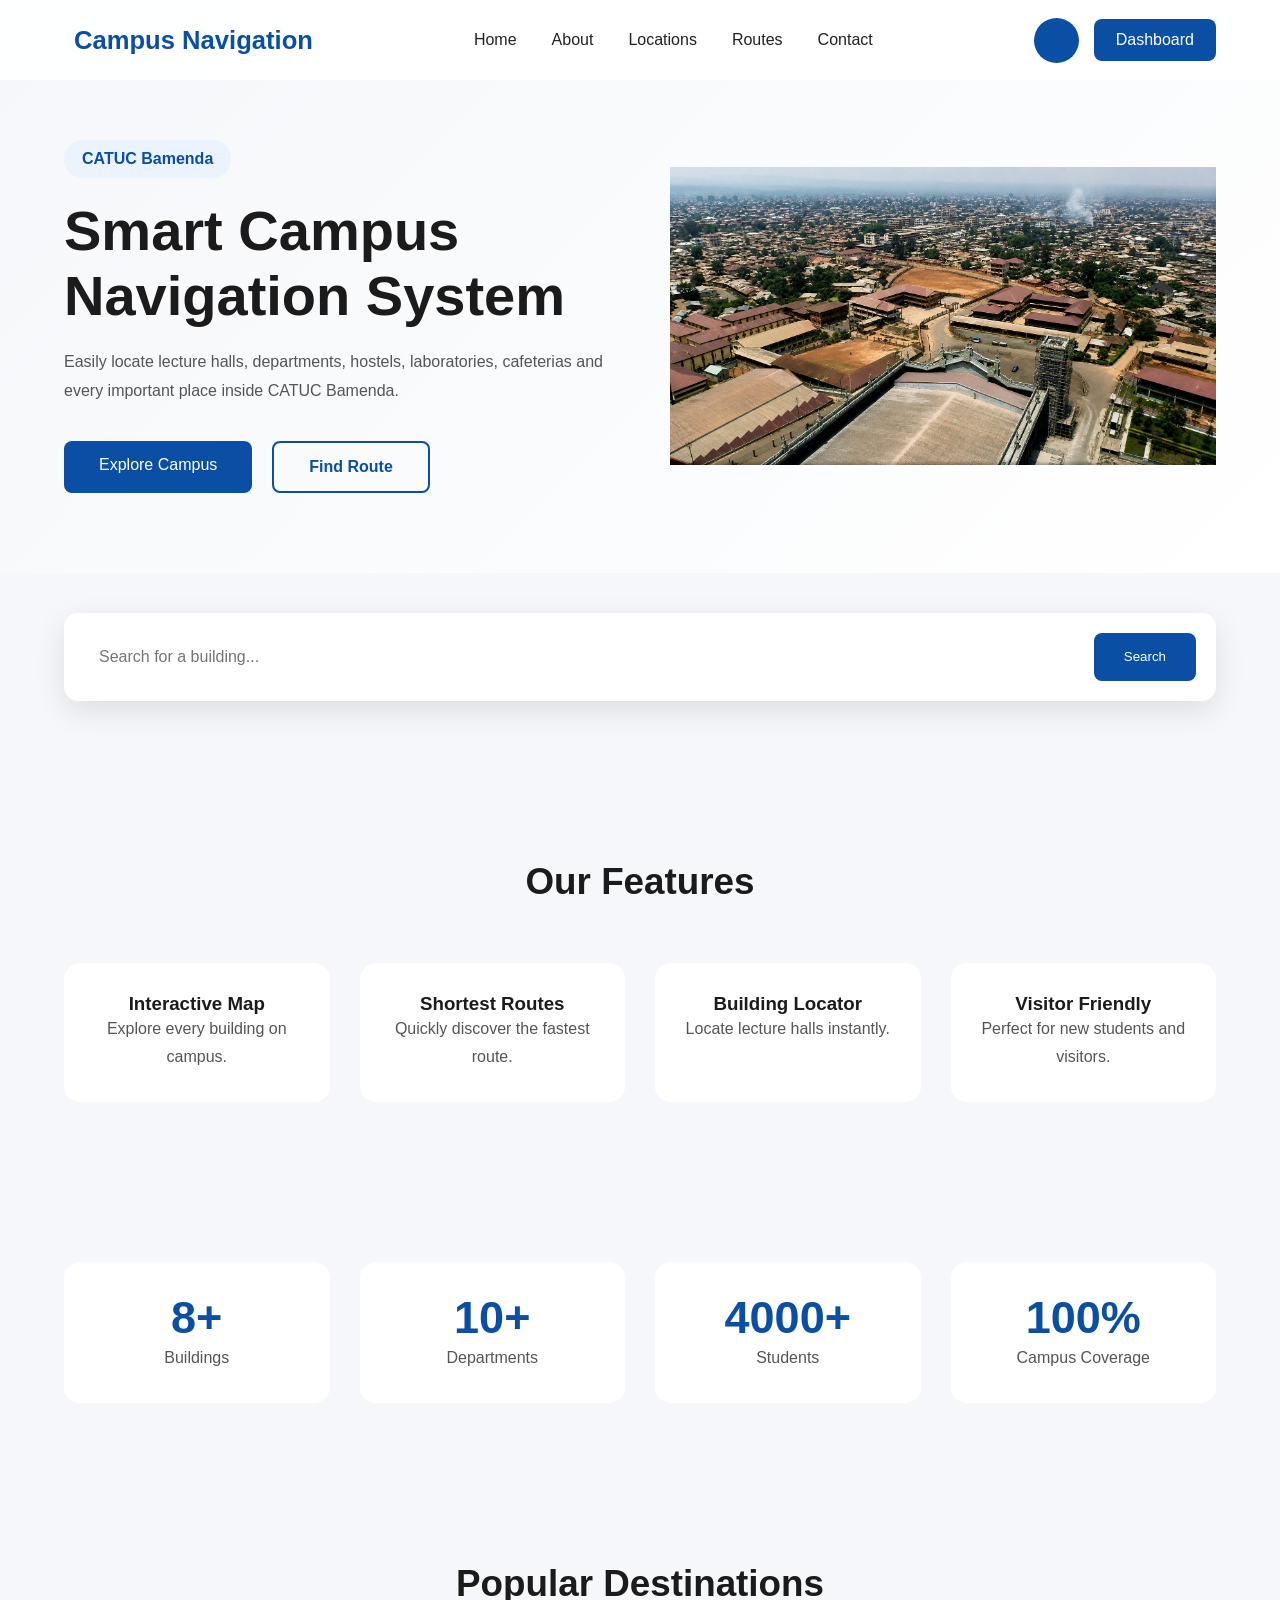
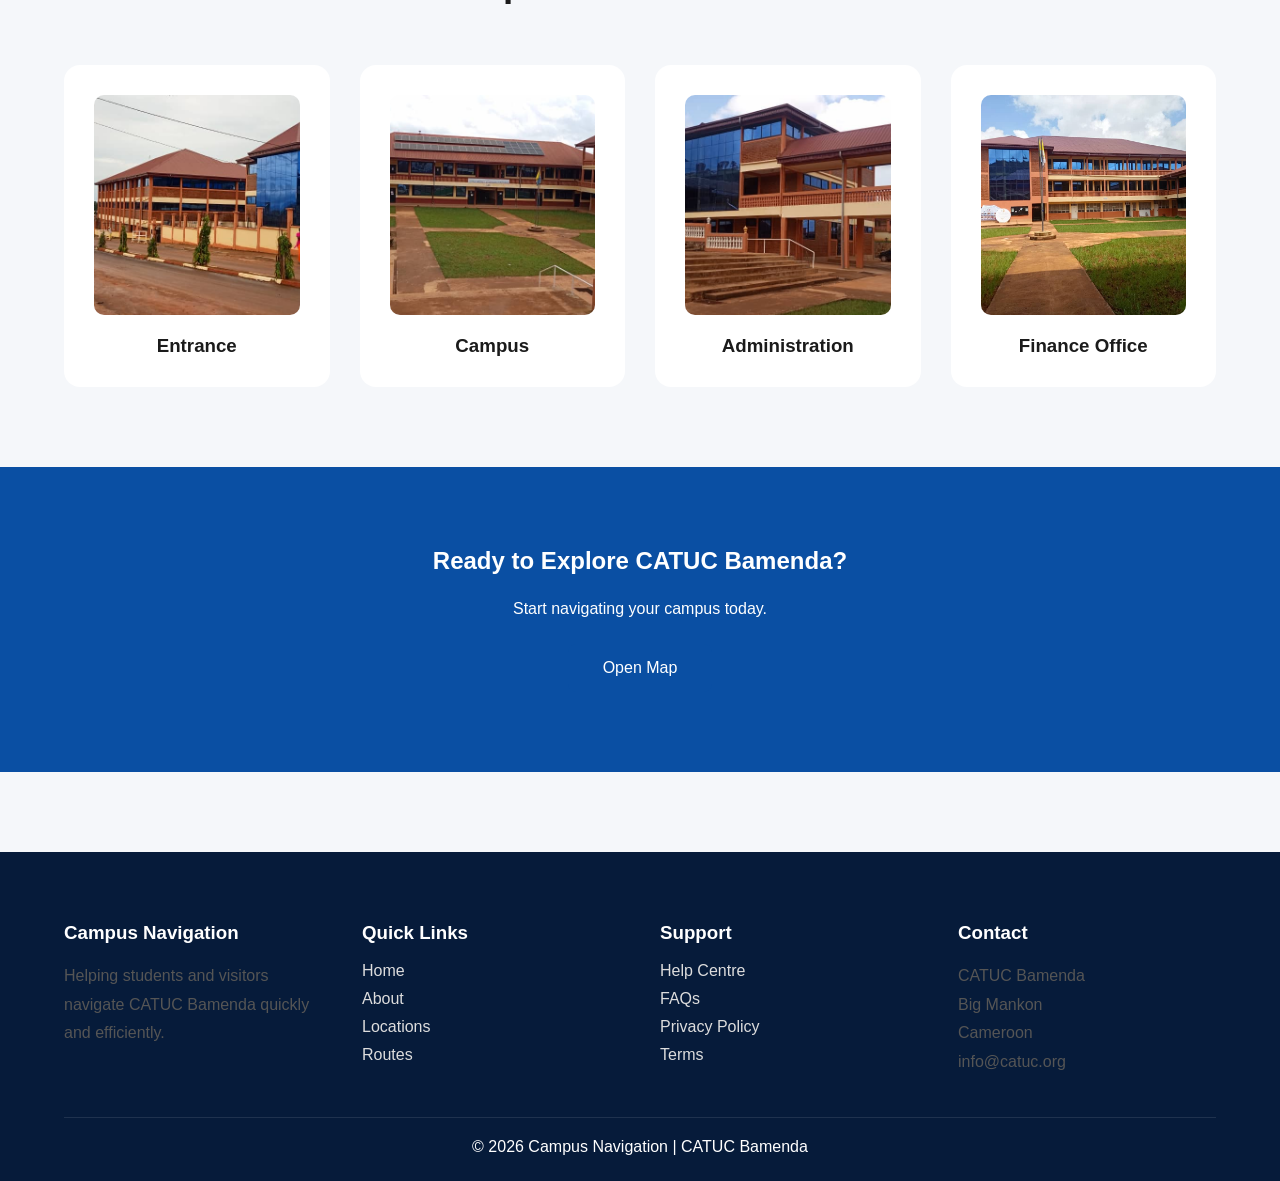
==== index.html @ e800a854 "removed button from contact page" ====
<!DOCTYPE html>
<html lang="en">

<head>
    <meta charset="UTF-8">
    <meta name="viewport" content="width=device-width, initial-scale=1.0">
    <title>Document</title>
    <link rel="stylesheet" href="./styles/base.css">
    <link rel="stylesheet" href="./styles/reset.css">
    <link rel="stylesheet" href="./styles/home.css">
    <link rel="stylesheet" href="./styles/nav.css">
</head>

<body>

    <!--header-->
    <header class="header">

        <div class="container">

            <nav class="navbar">

                <a href="index.html" class="logo">

                    <i class="fas fa-location-dot"></i>

                    <span>Campus Navigation</span>

                </a>

                <ul class="nav-menu">

                    <li><a href="index.html" class="active">Home</a></li>

                    <li><a href="./pages/about.html">About</a></li>

                    <li><a href="./pages/location.html">Locations</a></li>

                    <li><a href="./pages/route.html">Routes</a></li>

                    <li><a href="./pages/contact.html">Contact</a></li>

                </ul>

                <div class="nav-right">

                    <button id="themeToggle">

                        <i class="fas fa-moon"></i>

                    </button>

                    <a href="./pages/dasboard.html" class="dashboard-btn active">

                        Dashboard

                    </a>

                    <button class="hamburger">

                        <span></span>
                        <span></span>
                        <span></span>

                    </button>

                </div>

            </nav>

        </div>

    </header>


    <!--hero-->
    <section class="hero">

        <div class="container hero-content">

            <div class="hero-text">

                <span class="tag">
                    CATUC Bamenda
                </span>

                <h1>

                    Smart Campus Navigation System

                </h1>

                <p>

                    Easily locate lecture halls, departments,
                    hostels, laboratories, cafeterias and every
                    important place inside CATUC Bamenda.

                </p>

                <div class="hero-buttons">

                    <a href="location.html" class="btn">

                        Explore Campus

                    </a>

                    <a href="route.html" class="btn-outline">

                        Find Route

                    </a>

                </div>

            </div>

            <div class="hero-image">

                <img src="./assets/map.jpg" alt="Campus">

            </div>

        </div>

    </section>

    <!-- Search -->
    <section class="search">

        <div class="container">

            <div class="search-box">

                <input type="text" placeholder="Search for a building...">

                <button>

                    <i class="fas fa-search"></i>

                    Search

                </button>

            </div>

        </div>

    </section>

    <!-- features -->
    <section class="features">

        <div class="container">

            <h2 class="section-title">

                Our Features

            </h2>

            <div class="feature-grid">

                <div class="feature-card">

                    <i class="fas fa-map-marked-alt"></i>

                    <h3>Interactive Map</h3>

                    <p>

                        Explore every building on campus.

                    </p>

                </div>

                <div class="feature-card">

                    <i class="fas fa-route"></i>

                    <h3>Shortest Routes</h3>

                    <p>

                        Quickly discover the fastest route.

                    </p>

                </div>

                <div class="feature-card">

                    <i class="fas fa-location-dot"></i>

                    <h3>Building Locator</h3>

                    <p>

                        Locate lecture halls instantly.

                    </p>

                </div>

                <div class="feature-card">

                    <i class="fas fa-user-shield"></i>

                    <h3>Visitor Friendly</h3>

                    <p>

                        Perfect for new students and visitors.

                    </p>

                </div>

            </div>

        </div>

    </section>

    <!-- statistics -->
    <section class="stats">

        <div class="container">

            <div class="stat-card">

                <h2>8+</h2>

                <p>Buildings</p>

            </div>

            <div class="stat-card">

                <h2>10+</h2>

                <p>Departments</p>

            </div>

            <div class="stat-card">

                <h2>4000+</h2>

                <p>Students</p>

            </div>

            <div class="stat-card">

                <h2>100%</h2>

                <p>Campus Coverage</p>

            </div>

        </div>

    </section>

    <!-- popular places -->
    <section class="popular">

        <div class="container">

            <h2 class="section-title">

                Popular Destinations

            </h2>

            <div class="popular-grid">

                <div class="destination">

                    <img src="./assets/road.jpg" alt="">

                    <h3>Entrance</h3>

                </div>

                <div class="destination">

                    <img src="./assets/camp.jpg" alt="">

                    <h3>Campus</h3>

                </div>

                <div class="destination">

                    <img src="./assets/pab.jpg">

                    <h3>Administration</h3>

                </div>

                <div class="destination">

                    <img src="./assets/mblock.jpg">

                    <h3>Finance Office</h3>

                </div>

            </div>

        </div>

    </section>

    <!-- CTA -->

    <section class="cta">

        <div class="container">

            <h2>

                Ready to Explore CATUC Bamenda?

            </h2>

            <p>

                Start navigating your campus today.

            </p>

            <a href="./pages/location.html" class="btn">

                Open Map

            </a>

        </div>

    </section>



    <!--footer-->
    <footer>

        <div class="container">

            <div class="footer-grid">

                <div>

                    <h3>Campus Navigation</h3>

                    <p>

                        Helping students and visitors navigate
                        CATUC Bamenda quickly and efficiently.

                    </p>

                </div>

                <div>

                    <h3>Quick Links</h3>

                    <a href="index.html">Home</a>

                    <a href="about.html">About</a>

                    <a href="location.html">Locations</a>

                    <a href="route.html">Routes</a>

                </div>

                <div>

                    <h3>Support</h3>

                    <a href="#">Help Centre</a>

                    <a href="#">FAQs</a>

                    <a href="#">Privacy Policy</a>

                    <a href="#">Terms</a>

                </div>

                <div>

                    <h3>Contact</h3>

                    <p>CATUC Bamenda</p>

                    <p>Big Mankon</p>

                    <p>Cameroon</p>

                    <p>info@catuc.org</p>

                </div>

            </div>

            <div class="copyright">

                © 2026 Campus Navigation | CATUC Bamenda

            </div>

        </div>

    </footer>



</body>

</html>
---- styles/base.css ----
:root {
     --primary: #0A4FA3;
     --secondary: #0E7AFE;
     --accent: #00B894;
     --dark: #1B1B1B;
     --light: #FFFFFF;
     --gray: #F5F7FA;
     --text: #555;
     --background: #EAF3FF;


     --shadow: 0 10px 30px rgba(0, 0, 0, 0.08);

     --radius: 14px;

     --transition: .35s ease;

     --font: "Poppins", sans-serif;

     --container: 1200px;
 }
---- styles/home.css ----
.hero {

    padding-top: 140px;

    background: linear-gradient(135deg, var(--gray), var(--light));

}

.hero-content {

    display: grid;

    grid-template-columns: 1fr 1fr;

    align-items: center;

    gap: 60px;

}

.tag {

    background: var(--background);

    color: var(--primary);

    padding: 10px 18px;

    border-radius: 30px;

    display: inline-block;

    margin-bottom: 20px;

    font-weight: 600;

}

.hero h1 {

    font-size: 3.5rem;

    margin-bottom: 20px;

}

.hero p {

    margin-bottom: 35px;

}

.hero-buttons {

    display: flex;

    gap: 20px;

}

.btn-outline {

    padding: 15px 35px;

    border: 2px solid var(--primary);

    border-radius: 8px;

    color: var(--primary);

    font-weight: 600;

    transition: .3s;

}

.btn-outline:hover {

    background: var(--primary);

    color: var(--light);

}

.hero-image img {

    width: 100%;

}

.search {

    margin-top: -40px;

}

.search-box {

    background: var(--light);

    padding: 20px;

    border-radius: 14px;

    display: flex;

    box-shadow: 0 10px 30px rgba(0, 0, 0, .1);

}

.search-box input {

    flex: 1;

    padding: 15px;

    border: none;

    font-size: 16px;

}

.search-box button {

    padding: 15px 30px;

    background: var(--primary);

    color: var(--light);

    border: none;

    border-radius: 8px;

}

.feature-grid,

.popular-grid,

.stats .container {

    display: grid;

    grid-template-columns: repeat(auto-fit, minmax(250px, 1fr));

    gap: 30px;

}

.feature-card,

.destination,

.stat-card {

    background: var(--light);

    padding: 30px;

    border-radius: 16px;

    box-shadow: 0 8px 20px var(--shadow);

    text-align: center;

    transition: .3s;

}

.feature-card:hover,

.destination:hover {

    transform: translateY(-10px);

}

.feature-card i {

    font-size: 50px;

    color: var(--primary);

    margin-bottom: 20px;

}

.destination img {

    height: 220px;

    object-fit: cover;

    border-radius: 10px;

    margin-bottom: 20px;

}

.stat-card h2 {

    font-size: 45px;

    color: var(--primary);

}

.cta {

    background: var(--primary);

    color: var(--light);

    text-align: center;

}

.cta p {

    margin: 20px 0;

    color: var(--light);

}

@media(max-width:900px) {

    .hero-content {

        grid-template-columns: 1fr;

        text-align: center;

    }

    .hero-buttons {

        justify-content: center;

        flex-wrap: wrap;

    }

    .search-box {

        flex-direction: column;

        gap: 15px;

    }

}
---- styles/nav.css ----
/* NAVBAR */

.header {

    position: fixed;

    top: 0;

    width: 100%;

    background: rgba(255, 255, 255, .9);

    backdrop-filter: blur(15px);

    box-shadow: 0 5px 20px var(--shadow);

    z-index: 1000;

}

.navbar {

    height: 80px;

    display: flex;

    justify-content: space-between;

    align-items: center;

}

.logo {

    font-size: 1.6rem;

    font-weight: 700;

    color: var(--primary);

    display: flex;

    gap: 10px;

    align-items: center;

}

.nav-menu {

    display: flex;

    gap: 35px;

    list-style: none;

}

.nav-menu a {

    color: #222;

    font-weight: 500;

    transition: .3s;

}

.nav-menu a:hover {

    color: var(--primary);

}

.nav-right {

    display: flex;

    align-items: center;

    gap: 15px;

}

.dashboard-btn {

    background: var(--primary);

    padding: 12px 22px;

    border-radius: 8px;

    color: var(--light);

}

#themeToggle {

    width: 45px;

    height: 45px;

    border: none;

    border-radius: 50%;

    background: var(--primary);

    color: var(--light);

    cursor: pointer;

}

.hamburger {

    display: none;

    background: none;

    border: none;

    cursor: pointer;

}

.hamburger span {

    display: block;

    width: 28px;

    height: 3px;

    background: #222;

    margin: 5px 0;

}



/* FOOTER */

footer {

    background: #061B3A;

    color: var(--light);

    padding: 70px 0 25px;

    margin-top: 80px;

}

.footer-grid {

    display: grid;

    grid-template-columns: repeat(auto-fit, minmax(230px, 1fr));

    gap: 40px;

}

.footer-grid h3 {

    margin-bottom: 18px;

}

.footer-grid a {

    display: block;

    color: #ddd;

    margin-bottom: 10px;

}

.footer-grid a:hover {

    color: var(--light);

}

.copyright {

    margin-top: 40px;

    padding-top: 20px;

    border-top: 1px solid rgba(255, 255, 255, .1);

    text-align: center;

}

/* RESPONSIVE */

@media(max-width:900px) {

    .nav-menu {

        display: none;

    }

    .hamburger {

        display: block;

    }

}
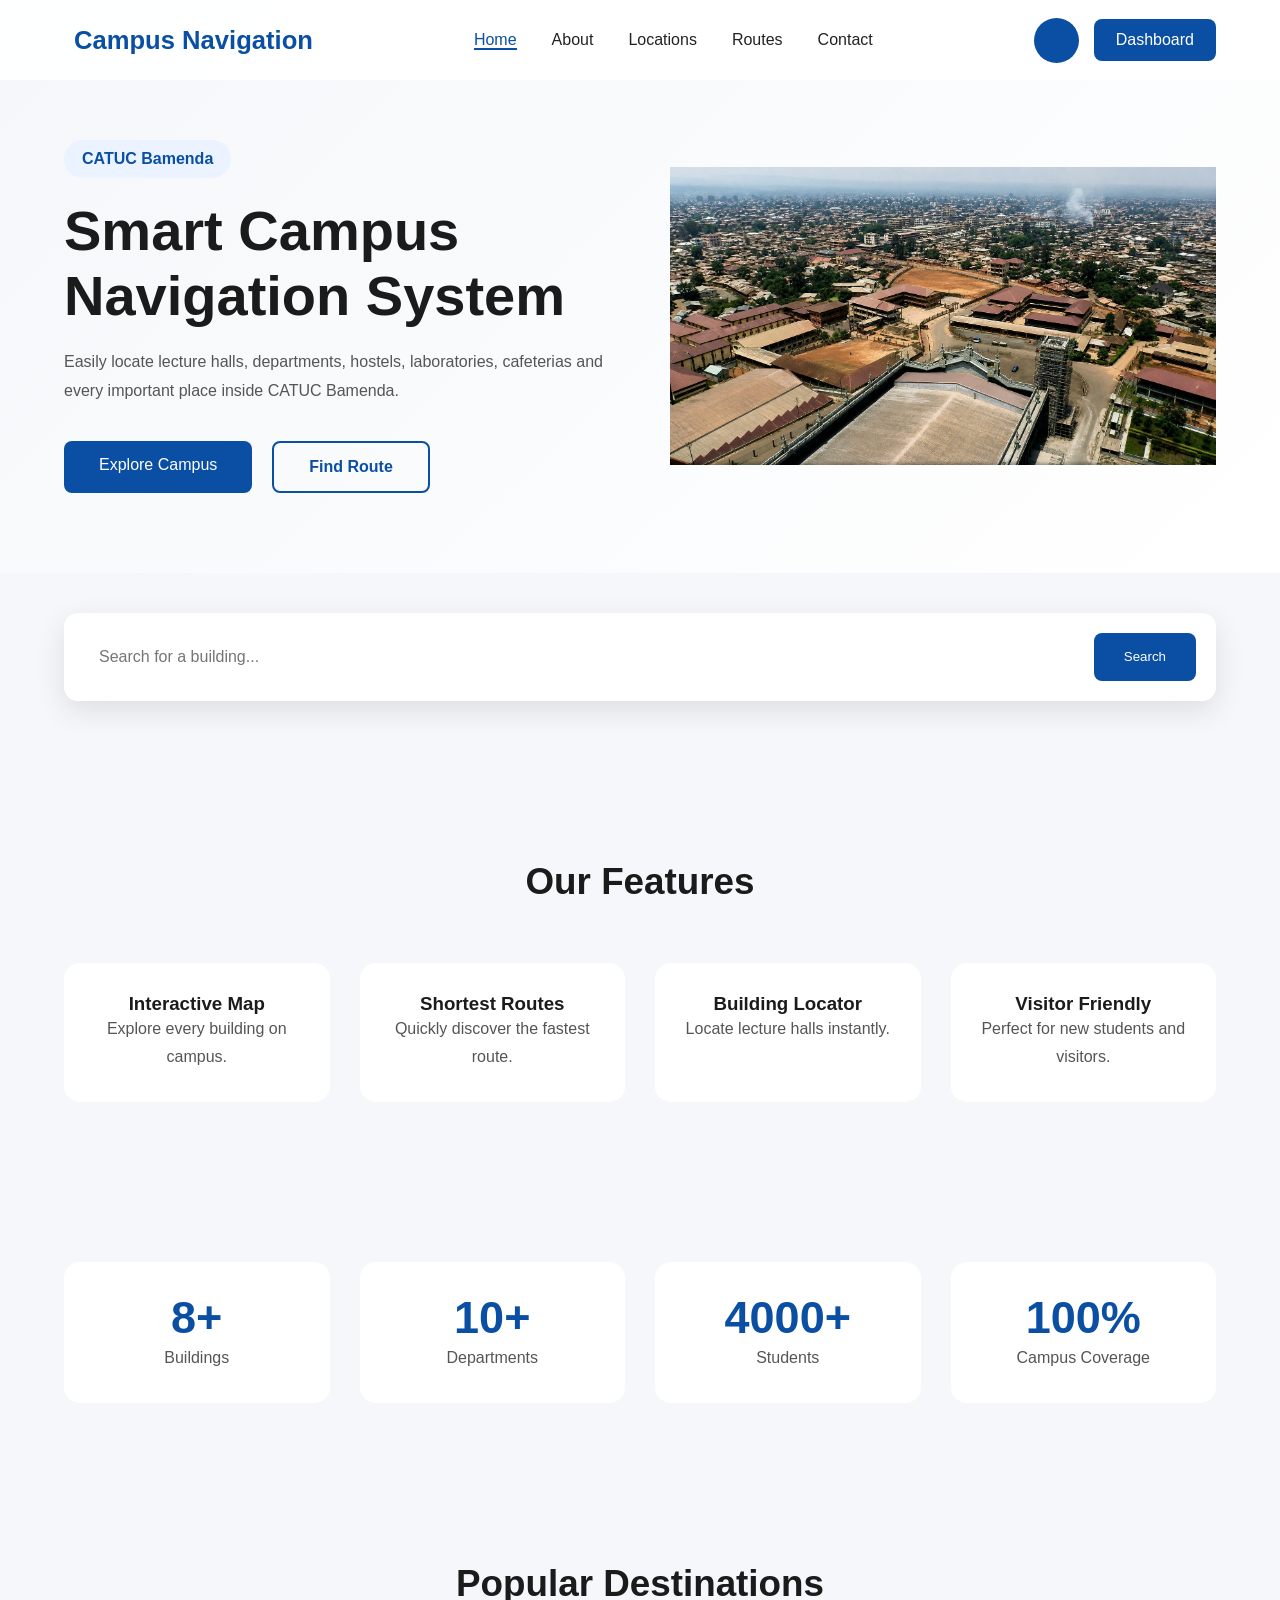
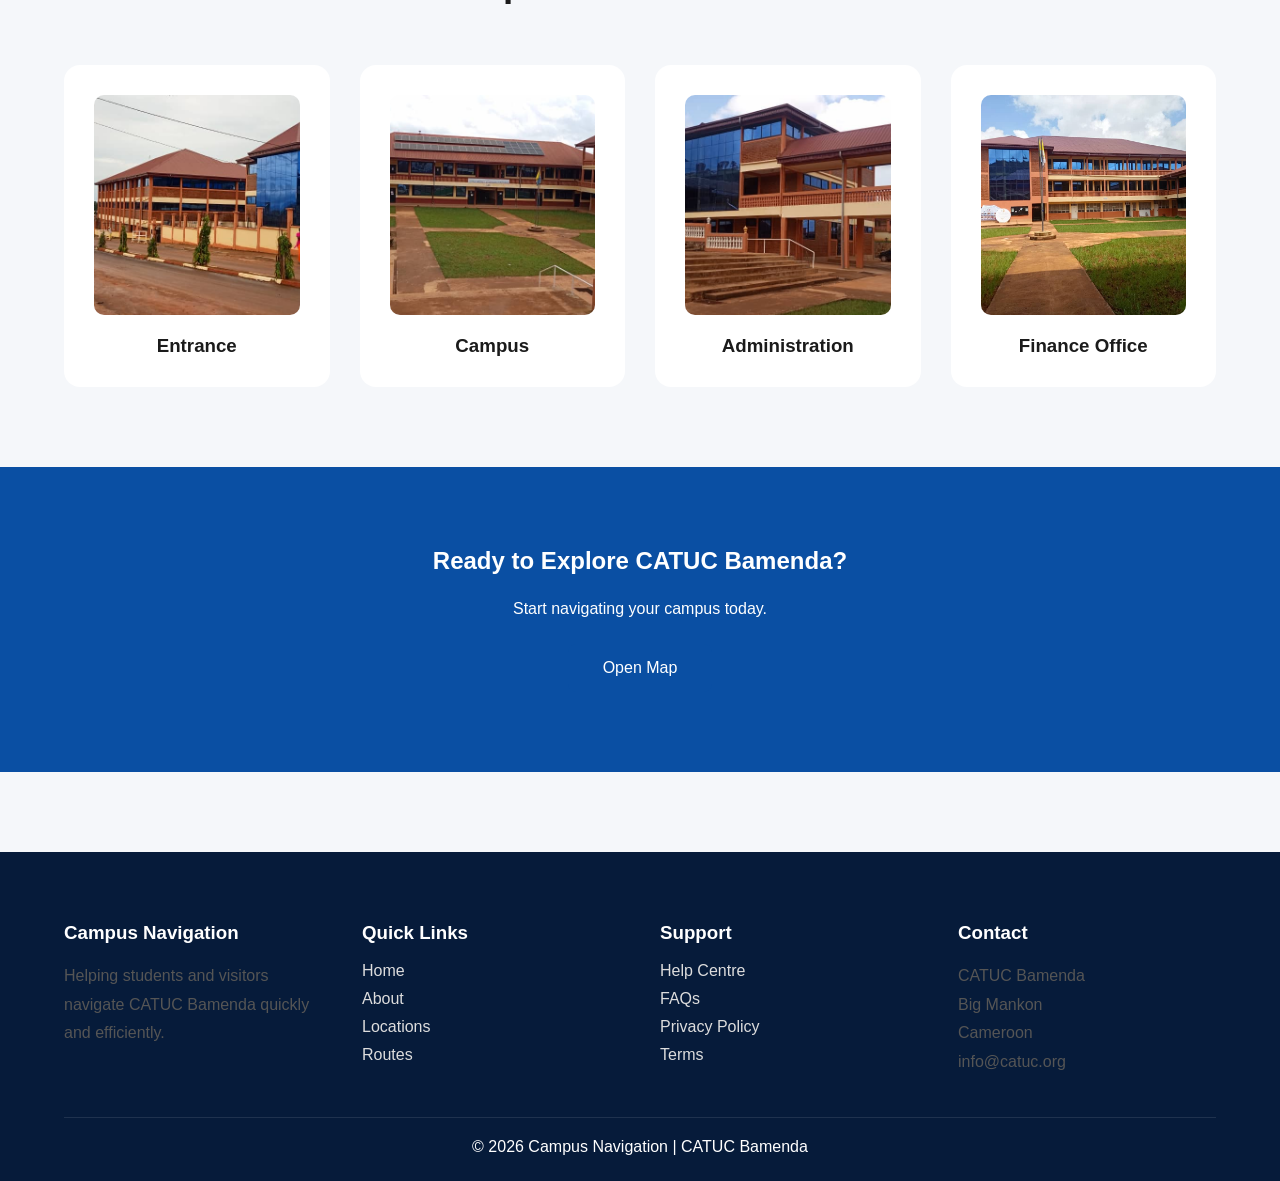
==== commit 8b9d646c: "added active classes" ====
--- a/index.html
+++ b/index.html
@@ -30,7 +30,7 @@
 
                 <ul class="nav-menu">
 
-                    <li><a href="index.html" class="active">Home</a></li>
+                    <li><a class="active" href="index.html">Home</a></li>
 
                     <li><a href="./pages/about.html">About</a></li>
 
@@ -50,7 +50,7 @@
 
                     </button>
 
-                    <a href="./pages/dasboard.html" class="dashboard-btn active">
+                    <a href="./pages/dasboard.html" class="dashboard-btn">
 
                         Dashboard
 
@@ -100,13 +100,13 @@
 
                 <div class="hero-buttons">
 
-                    <a href="location.html" class="btn">
+                    <a href="./pages/location.html" class="btn">
 
                         Explore Campus
 
                     </a>
 
-                    <a href="route.html" class="btn-outline">
+                    <a href="./pages/route.html" class="btn-outline">
 
                         Find Route
 
@@ -370,14 +370,14 @@
 
                     <h3>Quick Links</h3>
 
-                    <a href="index.html">Home</a>
-
-                    <a href="about.html">About</a>
-
-                    <a href="location.html">Locations</a>
-
-                    <a href="route.html">Routes</a>
-
+
+                    <a href="./index.html">Home</a>
+
+                    <a href="./pages/about.html">About</a>
+
+                    <a href="./pages/location.html">Locations</a>
+
+                    <a href="./pages/route.html">Routes</a>
                 </div>
 
                 <div>
--- a/styles/base.css
+++ b/styles/base.css
@@ -10,12 +10,8 @@
 
 
      --shadow: 0 10px 30px rgba(0, 0, 0, 0.08);
-
      --radius: 14px;
-
      --transition: .35s ease;
-
      --font: "Poppins", sans-serif;
-
      --container: 1200px;
  }
--- a/styles/home.css
+++ b/styles/home.css
@@ -1,253 +1,152 @@
 .hero {
-
     padding-top: 140px;
-
     background: linear-gradient(135deg, var(--gray), var(--light));
-
 }
 
 .hero-content {
-
     display: grid;
-
     grid-template-columns: 1fr 1fr;
-
     align-items: center;
-
     gap: 60px;
-
 }
 
 .tag {
-
     background: var(--background);
-
     color: var(--primary);
-
     padding: 10px 18px;
-
     border-radius: 30px;
-
     display: inline-block;
-
     margin-bottom: 20px;
-
     font-weight: 600;
-
 }
 
 .hero h1 {
-
     font-size: 3.5rem;
-
     margin-bottom: 20px;
-
 }
 
 .hero p {
-
     margin-bottom: 35px;
-
 }
 
 .hero-buttons {
-
     display: flex;
-
     gap: 20px;
-
 }
 
 .btn-outline {
-
     padding: 15px 35px;
-
     border: 2px solid var(--primary);
-
     border-radius: 8px;
-
     color: var(--primary);
-
     font-weight: 600;
-
     transition: .3s;
-
 }
 
 .btn-outline:hover {
-
     background: var(--primary);
-
     color: var(--light);
-
 }
 
 .hero-image img {
-
     width: 100%;
-
 }
 
 .search {
-
     margin-top: -40px;
-
 }
 
 .search-box {
-
     background: var(--light);
-
     padding: 20px;
-
     border-radius: 14px;
-
     display: flex;
-
     box-shadow: 0 10px 30px rgba(0, 0, 0, .1);
-
 }
 
 .search-box input {
-
     flex: 1;
-
     padding: 15px;
-
     border: none;
-
     font-size: 16px;
-
 }
 
 .search-box button {
-
     padding: 15px 30px;
-
     background: var(--primary);
-
     color: var(--light);
-
     border: none;
-
     border-radius: 8px;
-
 }
 
 .feature-grid,
-
 .popular-grid,
-
 .stats .container {
-
     display: grid;
-
     grid-template-columns: repeat(auto-fit, minmax(250px, 1fr));
-
     gap: 30px;
-
 }
 
 .feature-card,
-
 .destination,
-
 .stat-card {
-
     background: var(--light);
-
     padding: 30px;
-
     border-radius: 16px;
-
     box-shadow: 0 8px 20px var(--shadow);
-
     text-align: center;
-
     transition: .3s;
-
 }
 
 .feature-card:hover,
-
 .destination:hover {
-
     transform: translateY(-10px);
-
 }
 
 .feature-card i {
-
     font-size: 50px;
-
     color: var(--primary);
-
     margin-bottom: 20px;
-
 }
 
 .destination img {
-
     height: 220px;
-
     object-fit: cover;
-
     border-radius: 10px;
-
     margin-bottom: 20px;
-
 }
 
 .stat-card h2 {
-
     font-size: 45px;
-
     color: var(--primary);
-
 }
 
 .cta {
-
     background: var(--primary);
-
-    color: var(--light);
-
+   color: var(--light);
     text-align: center;
 
 }
 
 .cta p {
-
     margin: 20px 0;
-
     color: var(--light);
-
 }
 
 @media(max-width:900px) {
-
     .hero-content {
-
         grid-template-columns: 1fr;
-
         text-align: center;
-
     }
 
     .hero-buttons {
-
         justify-content: center;
-
         flex-wrap: wrap;
-
     }
 
     .search-box {
-
         flex-direction: column;
-
         gap: 15px;
-
     }
 
 }
--- a/styles/nav.css
+++ b/styles/nav.css
@@ -1,141 +1,89 @@
 /* NAVBAR */
 
 .header {
-
     position: fixed;
-
     top: 0;
-
     width: 100%;
-
     background: rgba(255, 255, 255, .9);
-
     backdrop-filter: blur(15px);
-
     box-shadow: 0 5px 20px var(--shadow);
-
     z-index: 1000;
-
 }
 
 .navbar {
-
     height: 80px;
-
     display: flex;
-
     justify-content: space-between;
-
     align-items: center;
-
 }
 
 .logo {
-
     font-size: 1.6rem;
-
     font-weight: 700;
-
     color: var(--primary);
-
     display: flex;
-
     gap: 10px;
-
     align-items: center;
-
 }
 
 .nav-menu {
-
     display: flex;
-
     gap: 35px;
-
     list-style: none;
 
 }
 
 .nav-menu a {
-
     color: #222;
-
     font-weight: 500;
-
     transition: .3s;
-
 }
 
 .nav-menu a:hover {
-
     color: var(--primary);
-
 }
 
 .nav-right {
-
     display: flex;
-
     align-items: center;
-
     gap: 15px;
-
 }
 
 .dashboard-btn {
-
     background: var(--primary);
-
     padding: 12px 22px;
-
     border-radius: 8px;
-
     color: var(--light);
-
 }
 
 #themeToggle {
-
     width: 45px;
-
     height: 45px;
-
     border: none;
-
     border-radius: 50%;
-
     background: var(--primary);
-
     color: var(--light);
-
     cursor: pointer;
-
 }
 
 .hamburger {
-
     display: none;
-
     background: none;
-
     border: none;
-
     cursor: pointer;
-
 }
 
 .hamburger span {
+    display: block;
+    width: 28px;
+    height: 3px;
+    background: #222;
+    margin: 5px 0;
+}
 
-    display: block;
-
-    width: 28px;
-
-    height: 3px;
-
-    background: #222;
-
-    margin: 5px 0;
-
+.navbar a.active {
+    color: var(--primary);
+    border-bottom: 2px solid var(--primary);
 }
 
 
@@ -145,73 +93,47 @@
 footer {
 
     background: #061B3A;
-
     color: var(--light);
-
     padding: 70px 0 25px;
-
     margin-top: 80px;
-
 }
 
 .footer-grid {
-
     display: grid;
-
     grid-template-columns: repeat(auto-fit, minmax(230px, 1fr));
-
     gap: 40px;
-
 }
 
 .footer-grid h3 {
-
     margin-bottom: 18px;
-
 }
 
 .footer-grid a {
-
     display: block;
-
     color: #ddd;
-
     margin-bottom: 10px;
-
 }
 
 .footer-grid a:hover {
-
     color: var(--light);
-
 }
 
 .copyright {
-
     margin-top: 40px;
-
     padding-top: 20px;
-
     border-top: 1px solid rgba(255, 255, 255, .1);
-
     text-align: center;
-
 }
 
 /* RESPONSIVE */
 
 @media(max-width:900px) {
-
     .nav-menu {
-
         display: none;
-
     }
 
     .hamburger {
-
         display: block;
-
     }
 
 }
